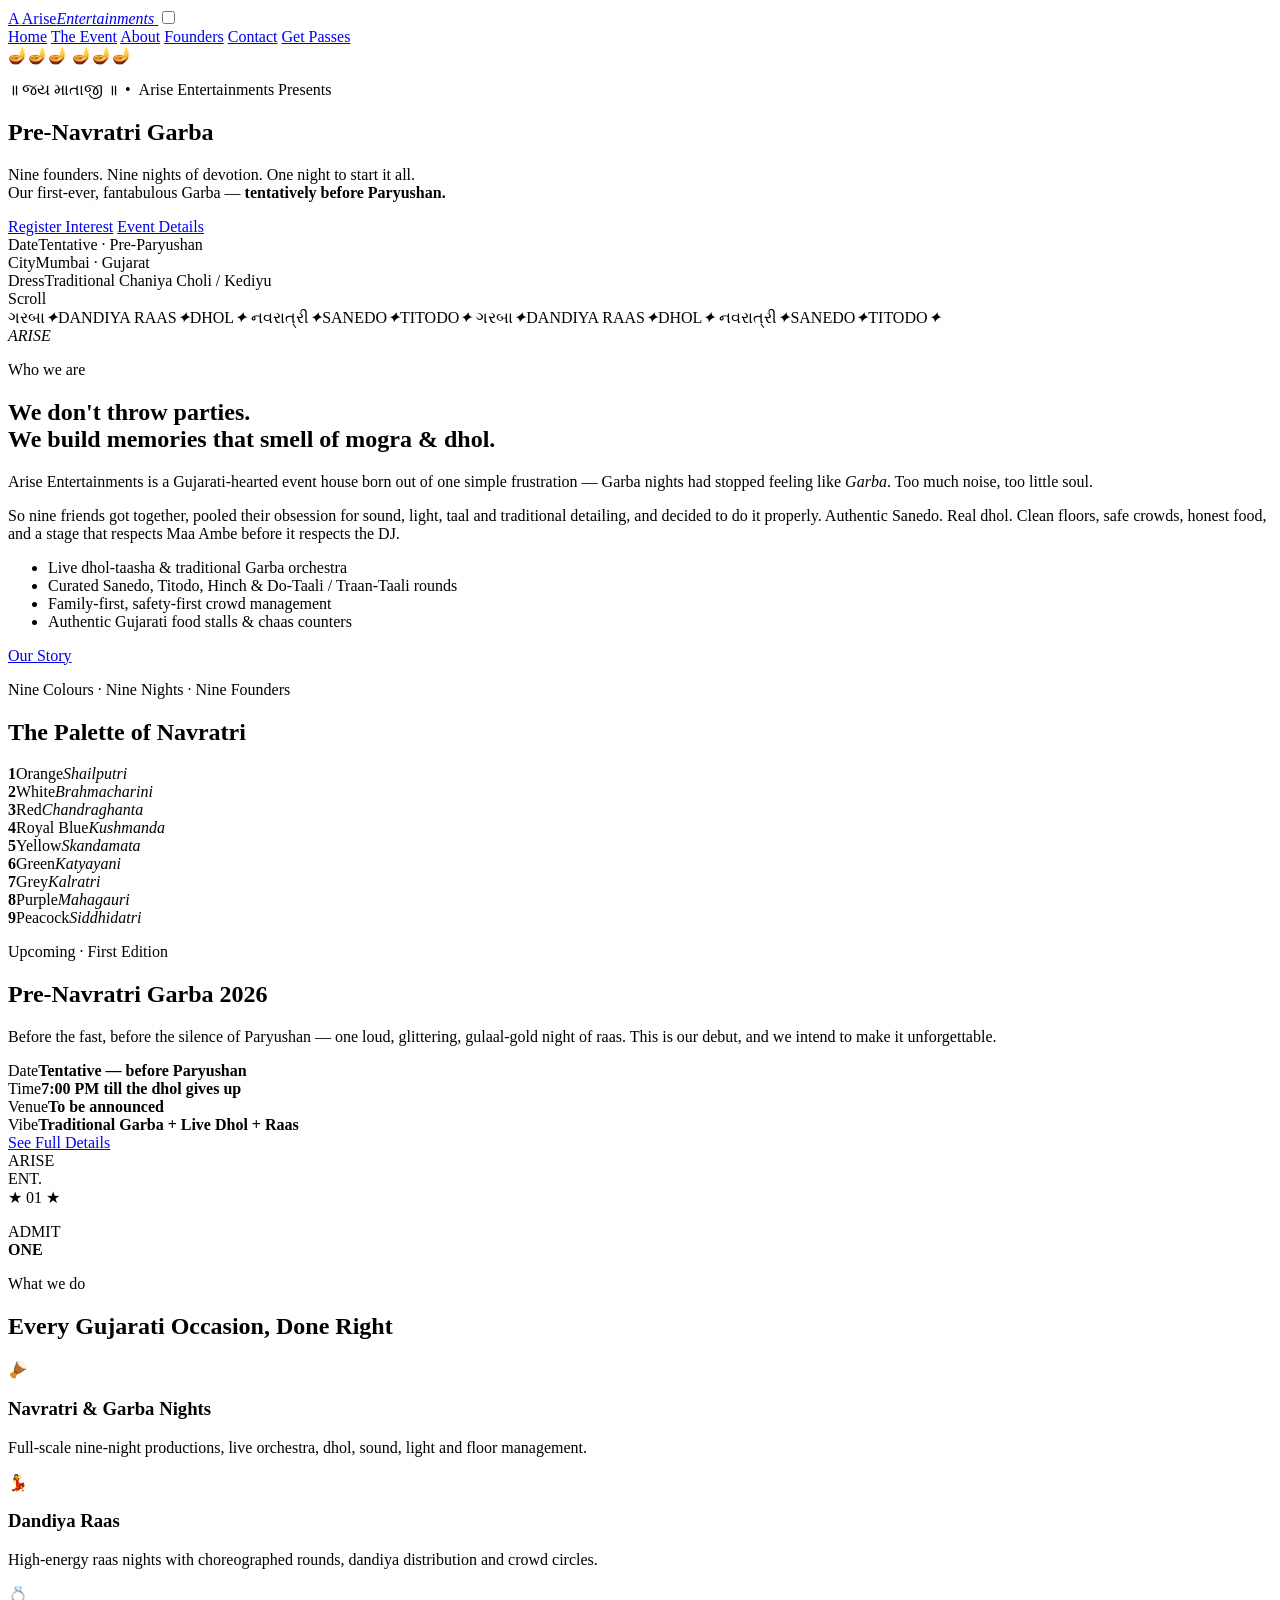
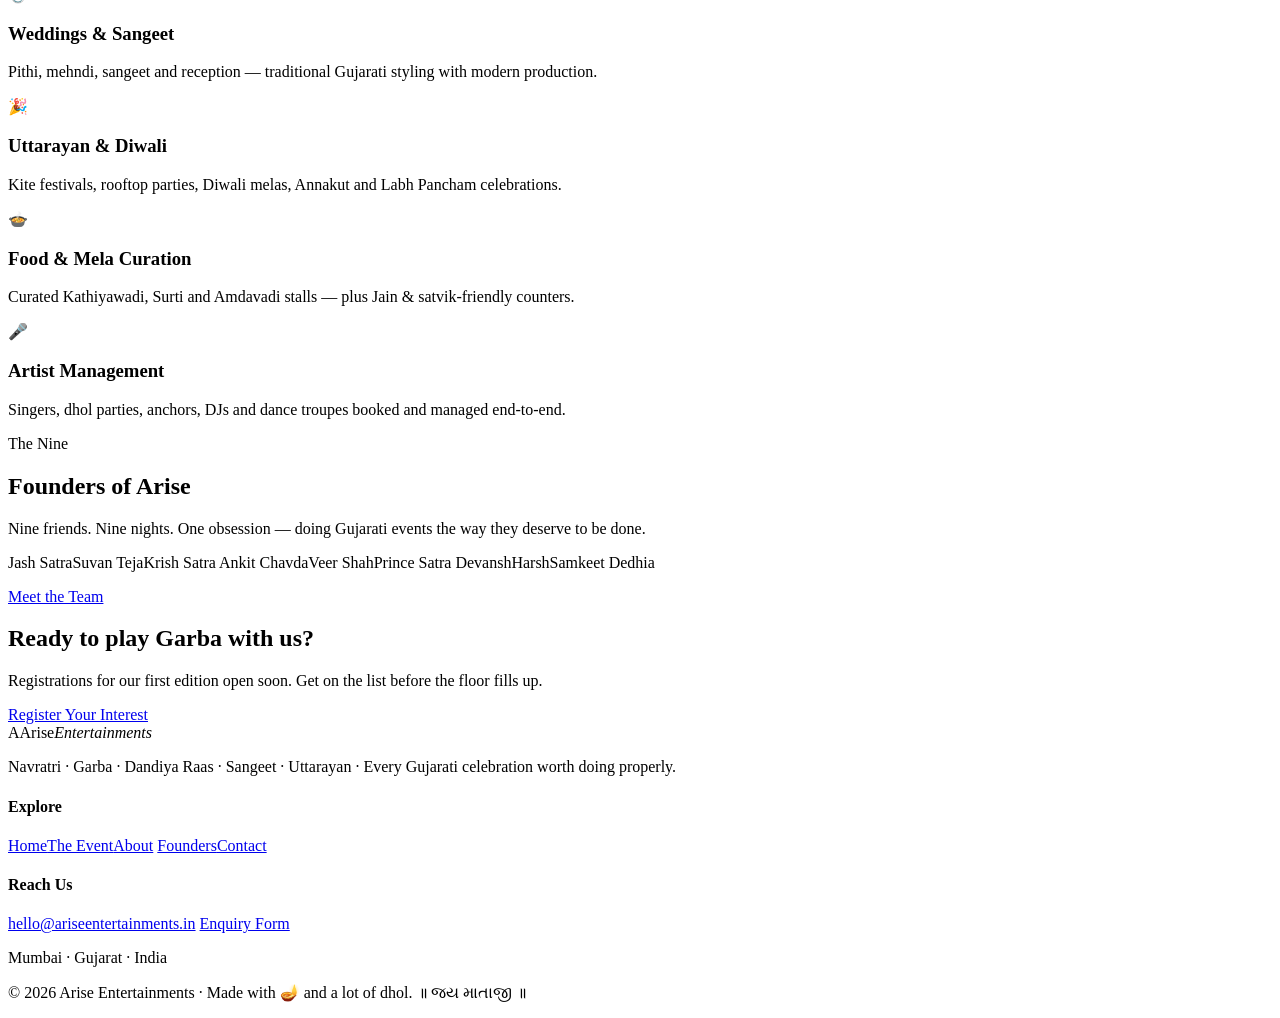
==== index.html @ 301fd866 "feat: Arise Entertainments site — home page + full stylesheet (pure HTML/CSS)" ====
<!DOCTYPE html>
<html lang="en">
<head>
<meta charset="UTF-8">
<meta name="viewport" content="width=device-width, initial-scale=1.0">
<title>Arise Entertainments — Navratri &amp; Gujarati Events</title>
<meta name="description" content="Arise Entertainments — Gujarat's new-age event house for Navratri, Garba, Dandiya Raas and every Gujarati celebration. Presenting our first ever Pre-Navratri Garba.">
<link rel="preconnect" href="https://fonts.googleapis.com">
<link rel="preconnect" href="https://fonts.gstatic.com" crossorigin>
<link href="https://fonts.googleapis.com/css2?family=Cinzel:wght@600;800&family=Playfair+Display:ital,wght@0,700;1,600&family=Poppins:wght@300;400;500;600&family=Rozha+One&display=swap" rel="stylesheet">
<link rel="stylesheet" href="style.css">
<link rel="icon" href="data:image/svg+xml,<svg xmlns='http://www.w3.org/2000/svg' viewBox='0 0 100 100'><text y='.9em' font-size='90'>🪔</text></svg>">
</head>
<body>

<!-- ================= NAV ================= -->
<header class="nav">
  <a href="index.html" class="brand">
    <span class="brand-mark">A</span>
    <span class="brand-text">Arise<em>Entertainments</em></span>
  </a>
  <input type="checkbox" id="navtoggle" class="navtoggle">
  <label for="navtoggle" class="burger" aria-label="Menu"><span></span><span></span><span></span></label>
  <nav class="navlinks">
    <a href="index.html" class="active">Home</a>
    <a href="event.html">The Event</a>
    <a href="about.html">About</a>
    <a href="founders.html">Founders</a>
    <a href="contact.html">Contact</a>
    <a href="event.html#passes" class="btn-nav">Get Passes</a>
  </nav>
</header>

<!-- ================= HERO ================= -->
<section class="hero">
  <div class="hero-bg"></div>
  <div class="diyas">
    <span class="diya d1">🪔</span><span class="diya d2">🪔</span><span class="diya d3">🪔</span>
    <span class="diya d4">🪔</span><span class="diya d5">🪔</span><span class="diya d6">🪔</span>
  </div>
  <div class="toran">
    <span></span><span></span><span></span><span></span><span></span><span></span><span></span>
    <span></span><span></span><span></span><span></span><span></span><span></span><span></span>
    <span></span><span></span><span></span><span></span><span></span><span></span><span></span>
  </div>

  <div class="hero-inner">
    <p class="kicker">॥ જય માતાજી ॥ &nbsp;•&nbsp; Arise Entertainments Presents</p>
    <h1 class="hero-title">
      <span class="line1">Pre-Navratri</span>
      <span class="line2">Garba</span>
    </h1>
    <p class="hero-sub">Nine founders. Nine nights of devotion. One night to start it all.<br>
      Our first-ever, fantabulous Garba — <strong>tentatively before Paryushan.</strong></p>
    <div class="hero-cta">
      <a href="event.html#passes" class="btn btn-gold">Register Interest</a>
      <a href="event.html" class="btn btn-ghost">Event Details</a>
    </div>
    <div class="hero-meta">
      <div><span class="hm-k">Date</span><span class="hm-v">Tentative · Pre-Paryushan</span></div>
      <div><span class="hm-k">City</span><span class="hm-v">Mumbai · Gujarat</span></div>
      <div><span class="hm-k">Dress</span><span class="hm-v">Traditional Chaniya Choli / Kediyu</span></div>
    </div>
  </div>
  <div class="scroll-hint"><span></span>Scroll</div>
</section>

<!-- ============ MARQUEE ============ -->
<div class="marquee">
  <div class="marquee-track">
    <span>ગરબા</span><i>✦</i><span>DANDIYA RAAS</span><i>✦</i><span>DHOL</span><i>✦</i>
    <span>નવરાત્રી</span><i>✦</i><span>SANEDO</span><i>✦</i><span>TITODO</span><i>✦</i>
    <span>ગરબા</span><i>✦</i><span>DANDIYA RAAS</span><i>✦</i><span>DHOL</span><i>✦</i>
    <span>નવરાત્રી</span><i>✦</i><span>SANEDO</span><i>✦</i><span>TITODO</span><i>✦</i>
  </div>
</div>

<!-- ============ INTRO ============ -->
<section class="section intro">
  <div class="wrap grid-2">
    <div class="mandala-holder">
      <div class="mandala">
        <span></span><span></span><span></span><span></span>
        <span></span><span></span><span></span><span></span>
        <em>ARISE</em>
      </div>
    </div>
    <div>
      <p class="eyebrow">Who we are</p>
      <h2 class="h2">We don't throw parties.<br><span class="gold">We build memories that smell of mogra &amp; dhol.</span></h2>
      <p class="lead">Arise Entertainments is a Gujarati-hearted event house born out of one simple frustration — Garba nights had stopped feeling like <em>Garba</em>. Too much noise, too little soul.</p>
      <p>So nine friends got together, pooled their obsession for sound, light, taal and traditional detailing, and decided to do it properly. Authentic Sanedo. Real dhol. Clean floors, safe crowds, honest food, and a stage that respects Maa Ambe before it respects the DJ.</p>
      <ul class="ticks">
        <li>Live dhol-taasha &amp; traditional Garba orchestra</li>
        <li>Curated Sanedo, Titodo, Hinch &amp; Do-Taali / Traan-Taali rounds</li>
        <li>Family-first, safety-first crowd management</li>
        <li>Authentic Gujarati food stalls &amp; chaas counters</li>
      </ul>
      <a href="about.html" class="btn btn-outline">Our Story</a>
    </div>
  </div>
</section>

<!-- ============ NINE NIGHTS COLOR STRIP ============ -->
<section class="section nights">
  <div class="wrap">
    <p class="eyebrow center">Nine Colours · Nine Nights · Nine Founders</p>
    <h2 class="h2 center">The Palette of <span class="gold">Navratri</span></h2>
    <div class="nine">
      <div class="n" style="--c:#ff9f1c"><b>1</b><span>Orange</span><em>Shailputri</em></div>
      <div class="n" style="--c:#ffffff"><b>2</b><span>White</span><em>Brahmacharini</em></div>
      <div class="n" style="--c:#e63946"><b>3</b><span>Red</span><em>Chandraghanta</em></div>
      <div class="n" style="--c:#3a86ff"><b>4</b><span>Royal Blue</span><em>Kushmanda</em></div>
      <div class="n" style="--c:#ffd60a"><b>5</b><span>Yellow</span><em>Skandamata</em></div>
      <div class="n" style="--c:#2a9d8f"><b>6</b><span>Green</span><em>Katyayani</em></div>
      <div class="n" style="--c:#8d99ae"><b>7</b><span>Grey</span><em>Kalratri</em></div>
      <div class="n" style="--c:#b5179e"><b>8</b><span>Purple</span><em>Mahagauri</em></div>
      <div class="n" style="--c:#06d6a0"><b>9</b><span>Peacock</span><em>Siddhidatri</em></div>
    </div>
  </div>
</section>

<!-- ============ EVENT TEASER ============ -->
<section class="section teaser">
  <div class="wrap">
    <div class="ticket">
      <div class="ticket-left">
        <p class="eyebrow">Upcoming · First Edition</p>
        <h2 class="h2">Pre-Navratri Garba <span class="gold">2026</span></h2>
        <p>Before the fast, before the silence of Paryushan — one loud, glittering, gulaal-gold night of raas. This is our debut, and we intend to make it unforgettable.</p>
        <div class="tick-rows">
          <div><span>Date</span><b>Tentative — before Paryushan</b></div>
          <div><span>Time</span><b>7:00 PM till the dhol gives up</b></div>
          <div><span>Venue</span><b>To be announced</b></div>
          <div><span>Vibe</span><b>Traditional Garba + Live Dhol + Raas</b></div>
        </div>
        <a href="event.html" class="btn btn-gold">See Full Details</a>
      </div>
      <div class="ticket-rip"></div>
      <div class="ticket-right">
        <div class="stamp">
          <span class="stamp-in">ARISE<br>ENT.<br>★ 01 ★</span>
        </div>
        <p class="tr-note">ADMIT<br><b>ONE</b></p>
        <div class="barcode"><i></i><i></i><i></i><i></i><i></i><i></i><i></i><i></i><i></i><i></i><i></i><i></i><i></i><i></i></div>
      </div>
    </div>
  </div>
</section>

<!-- ============ SERVICES ============ -->
<section class="section services">
  <div class="wrap">
    <p class="eyebrow center">What we do</p>
    <h2 class="h2 center">Every Gujarati Occasion, <span class="gold">Done Right</span></h2>
    <div class="cards">
      <div class="card"><div class="ci">🪘</div><h3>Navratri &amp; Garba Nights</h3><p>Full-scale nine-night productions, live orchestra, dhol, sound, light and floor management.</p></div>
      <div class="card"><div class="ci">💃</div><h3>Dandiya Raas</h3><p>High-energy raas nights with choreographed rounds, dandiya distribution and crowd circles.</p></div>
      <div class="card"><div class="ci">💍</div><h3>Weddings &amp; Sangeet</h3><p>Pithi, mehndi, sangeet and reception — traditional Gujarati styling with modern production.</p></div>
      <div class="card"><div class="ci">🎉</div><h3>Uttarayan &amp; Diwali</h3><p>Kite festivals, rooftop parties, Diwali melas, Annakut and Labh Pancham celebrations.</p></div>
      <div class="card"><div class="ci">🍲</div><h3>Food &amp; Mela Curation</h3><p>Curated Kathiyawadi, Surti and Amdavadi stalls — plus Jain &amp; satvik-friendly counters.</p></div>
      <div class="card"><div class="ci">🎤</div><h3>Artist Management</h3><p>Singers, dhol parties, anchors, DJs and dance troupes booked and managed end-to-end.</p></div>
    </div>
  </div>
</section>

<!-- ============ FOUNDERS STRIP ============ -->
<section class="section founders-strip">
  <div class="wrap">
    <p class="eyebrow center">The Nine</p>
    <h2 class="h2 center">Founders of <span class="gold">Arise</span></h2>
    <p class="center lead narrow">Nine friends. Nine nights. One obsession — doing Gujarati events the way they deserve to be done.</p>
    <div class="fnames">
      <span>Jash Satra</span><span>Suvan Teja</span><span>Krish Satra</span>
      <span>Ankit Chavda</span><span>Veer Shah</span><span>Prince Satra</span>
      <span>Devansh</span><span>Harsh</span><span>Samkeet Dedhia</span>
    </div>
    <p class="center"><a href="founders.html" class="btn btn-outline">Meet the Team</a></p>
  </div>
</section>

<!-- ============ CTA ============ -->
<section class="cta">
  <div class="wrap center">
    <h2 class="h2">Ready to play <span class="gold">Garba</span> with us?</h2>
    <p class="lead">Registrations for our first edition open soon. Get on the list before the floor fills up.</p>
    <a href="contact.html" class="btn btn-gold big">Register Your Interest</a>
  </div>
</section>

<footer class="footer">
  <div class="wrap foot-grid">
    <div>
      <div class="brand foot-brand"><span class="brand-mark">A</span><span class="brand-text">Arise<em>Entertainments</em></span></div>
      <p class="fsmall">Navratri · Garba · Dandiya Raas · Sangeet · Uttarayan · Every Gujarati celebration worth doing properly.</p>
    </div>
    <div>
      <h4>Explore</h4>
      <a href="index.html">Home</a><a href="event.html">The Event</a><a href="about.html">About</a>
      <a href="founders.html">Founders</a><a href="contact.html">Contact</a>
    </div>
    <div>
      <h4>Reach Us</h4>
      <a href="mailto:hello@ariseentertainments.in">hello@ariseentertainments.in</a>
      <a href="contact.html">Enquiry Form</a>
      <p class="fsmall">Mumbai · Gujarat · India</p>
    </div>
  </div>
  <p class="copy">© 2026 Arise Entertainments · Made with 🪔 and a lot of dhol. ॥ જય માતાજી ॥</p>
</footer>

</body>
</html>
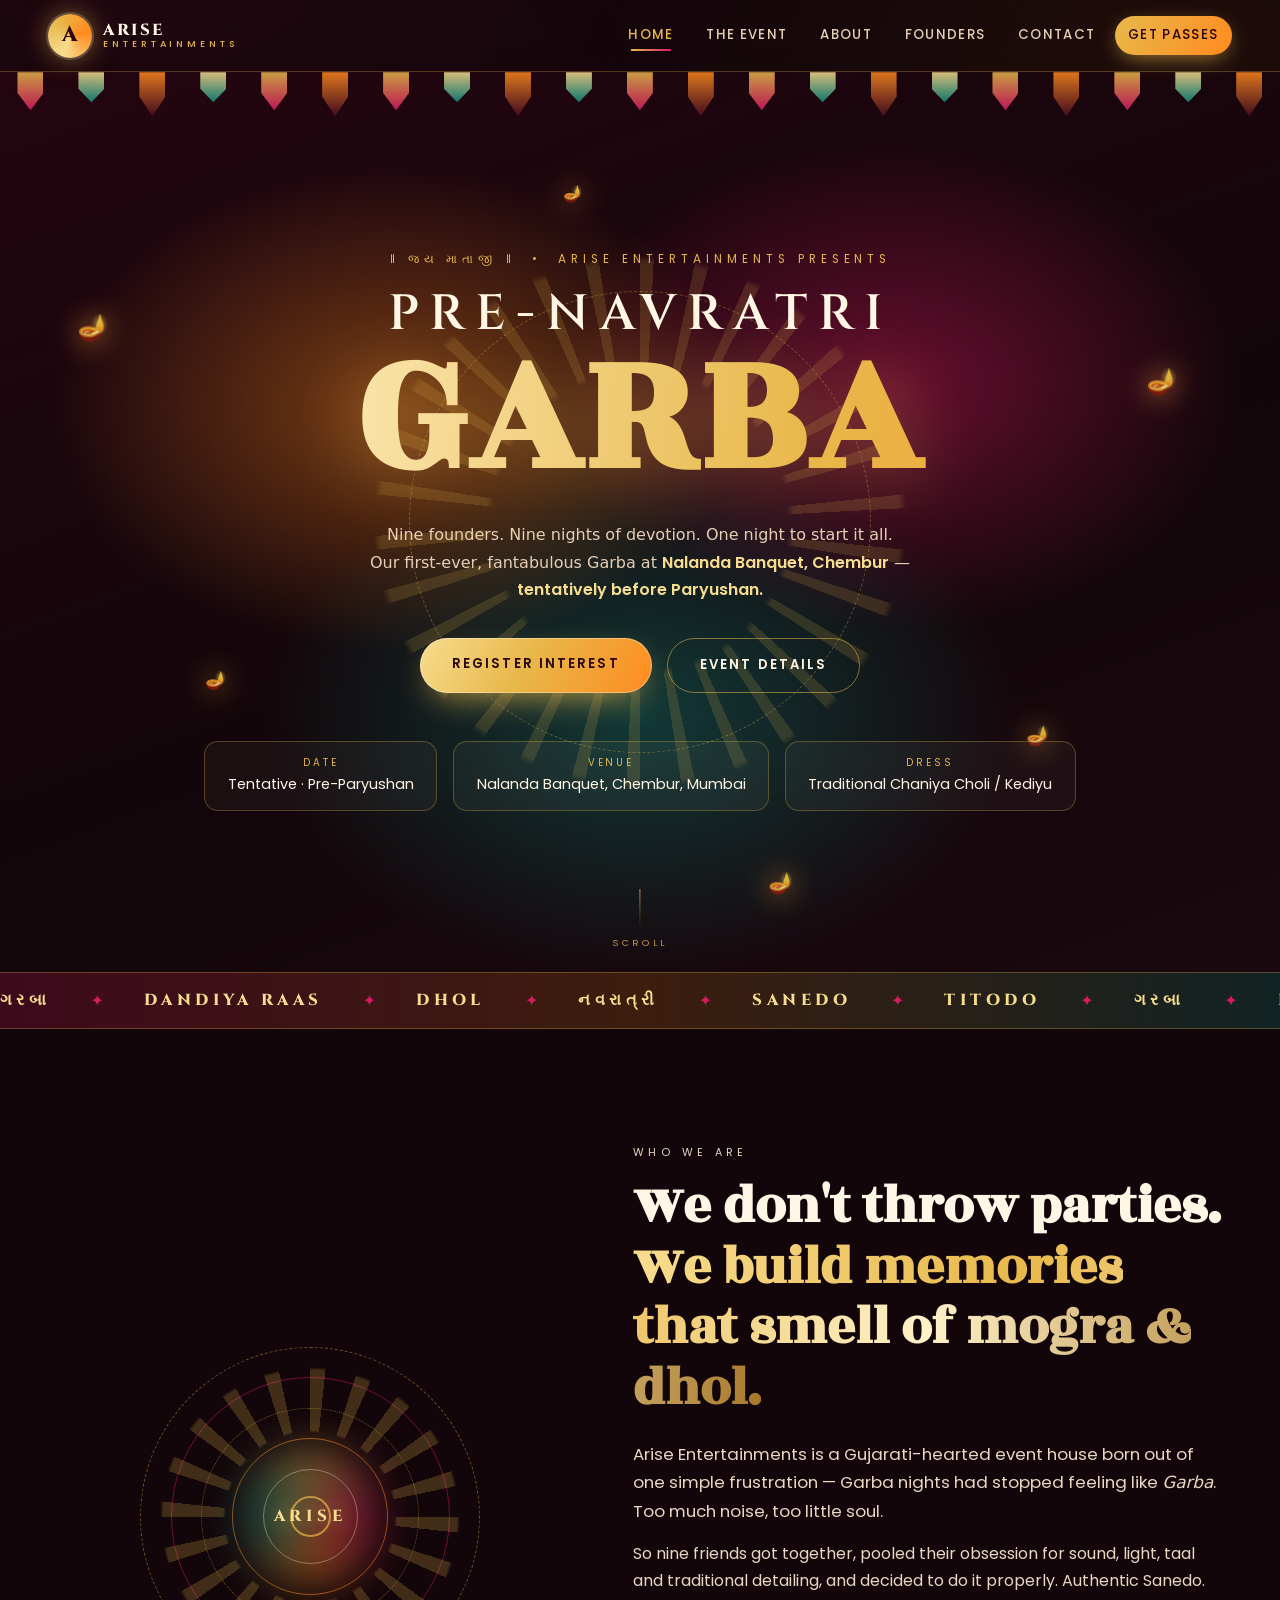
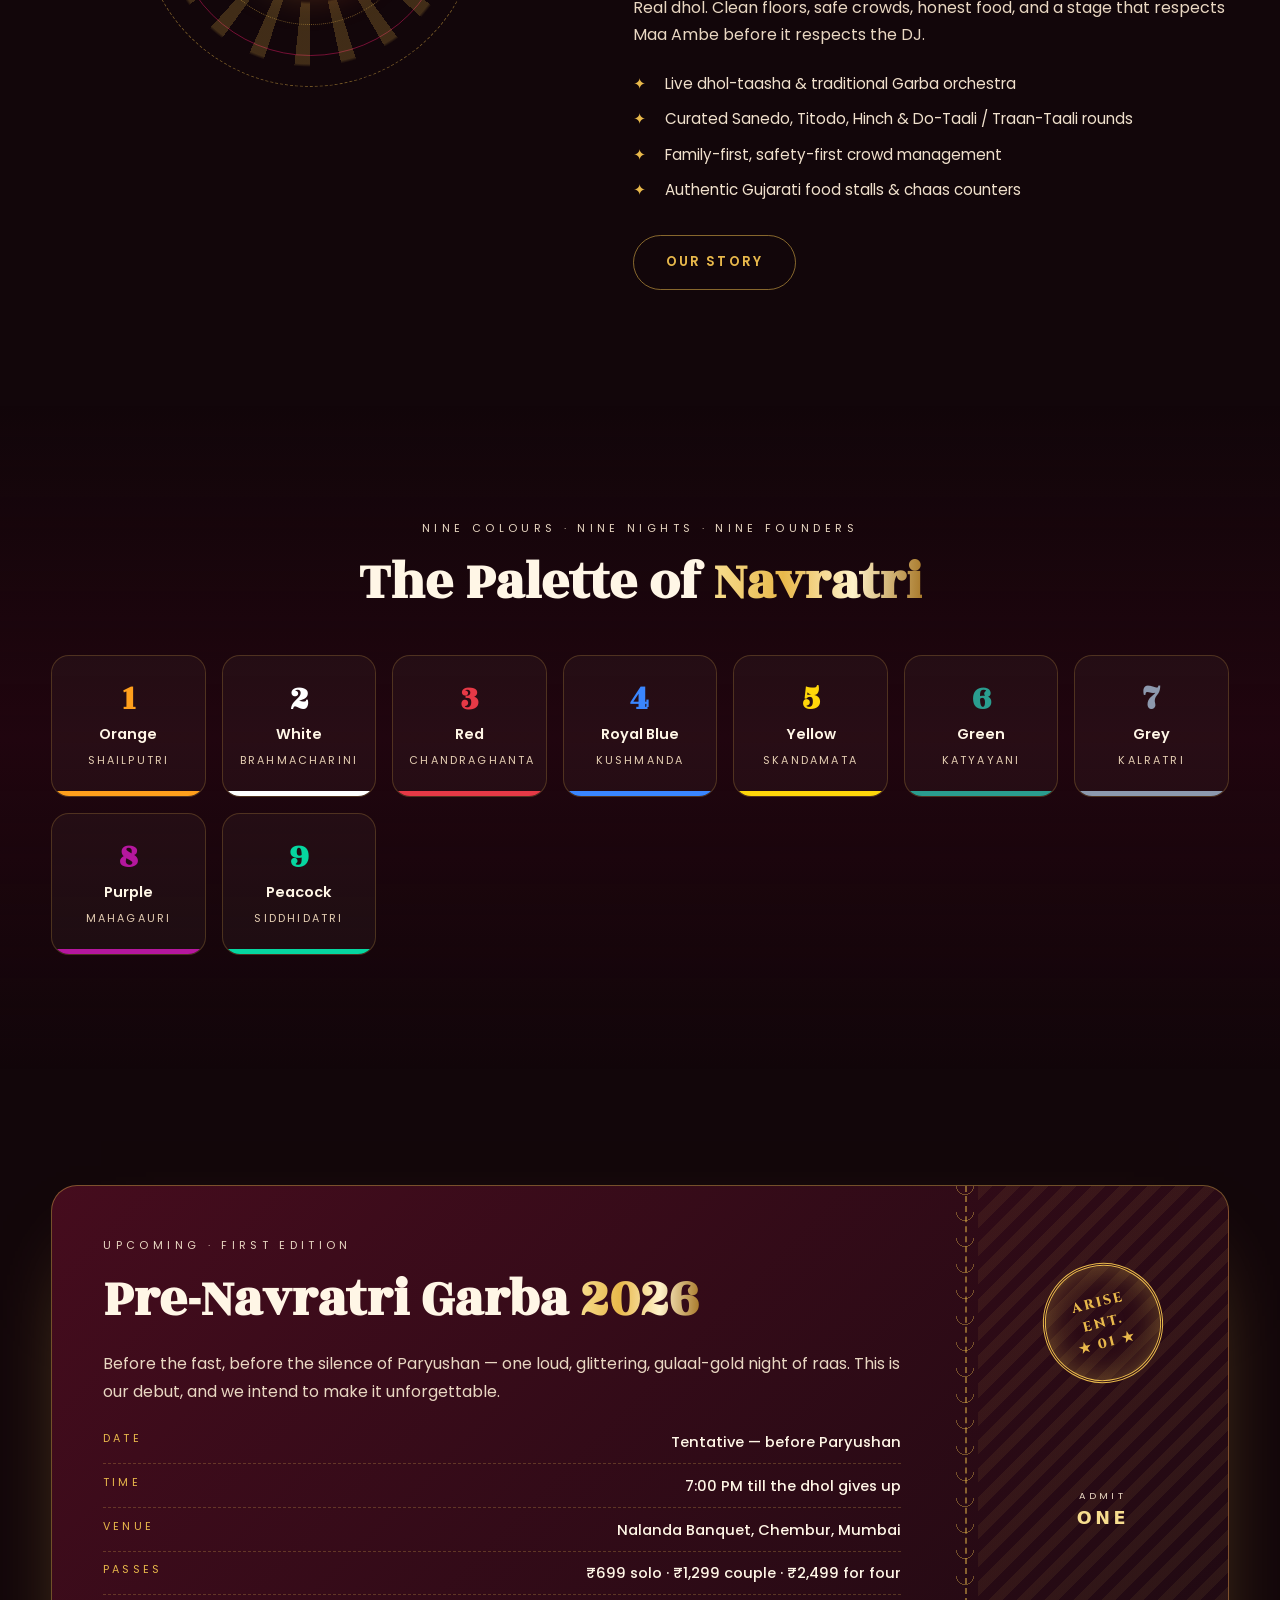
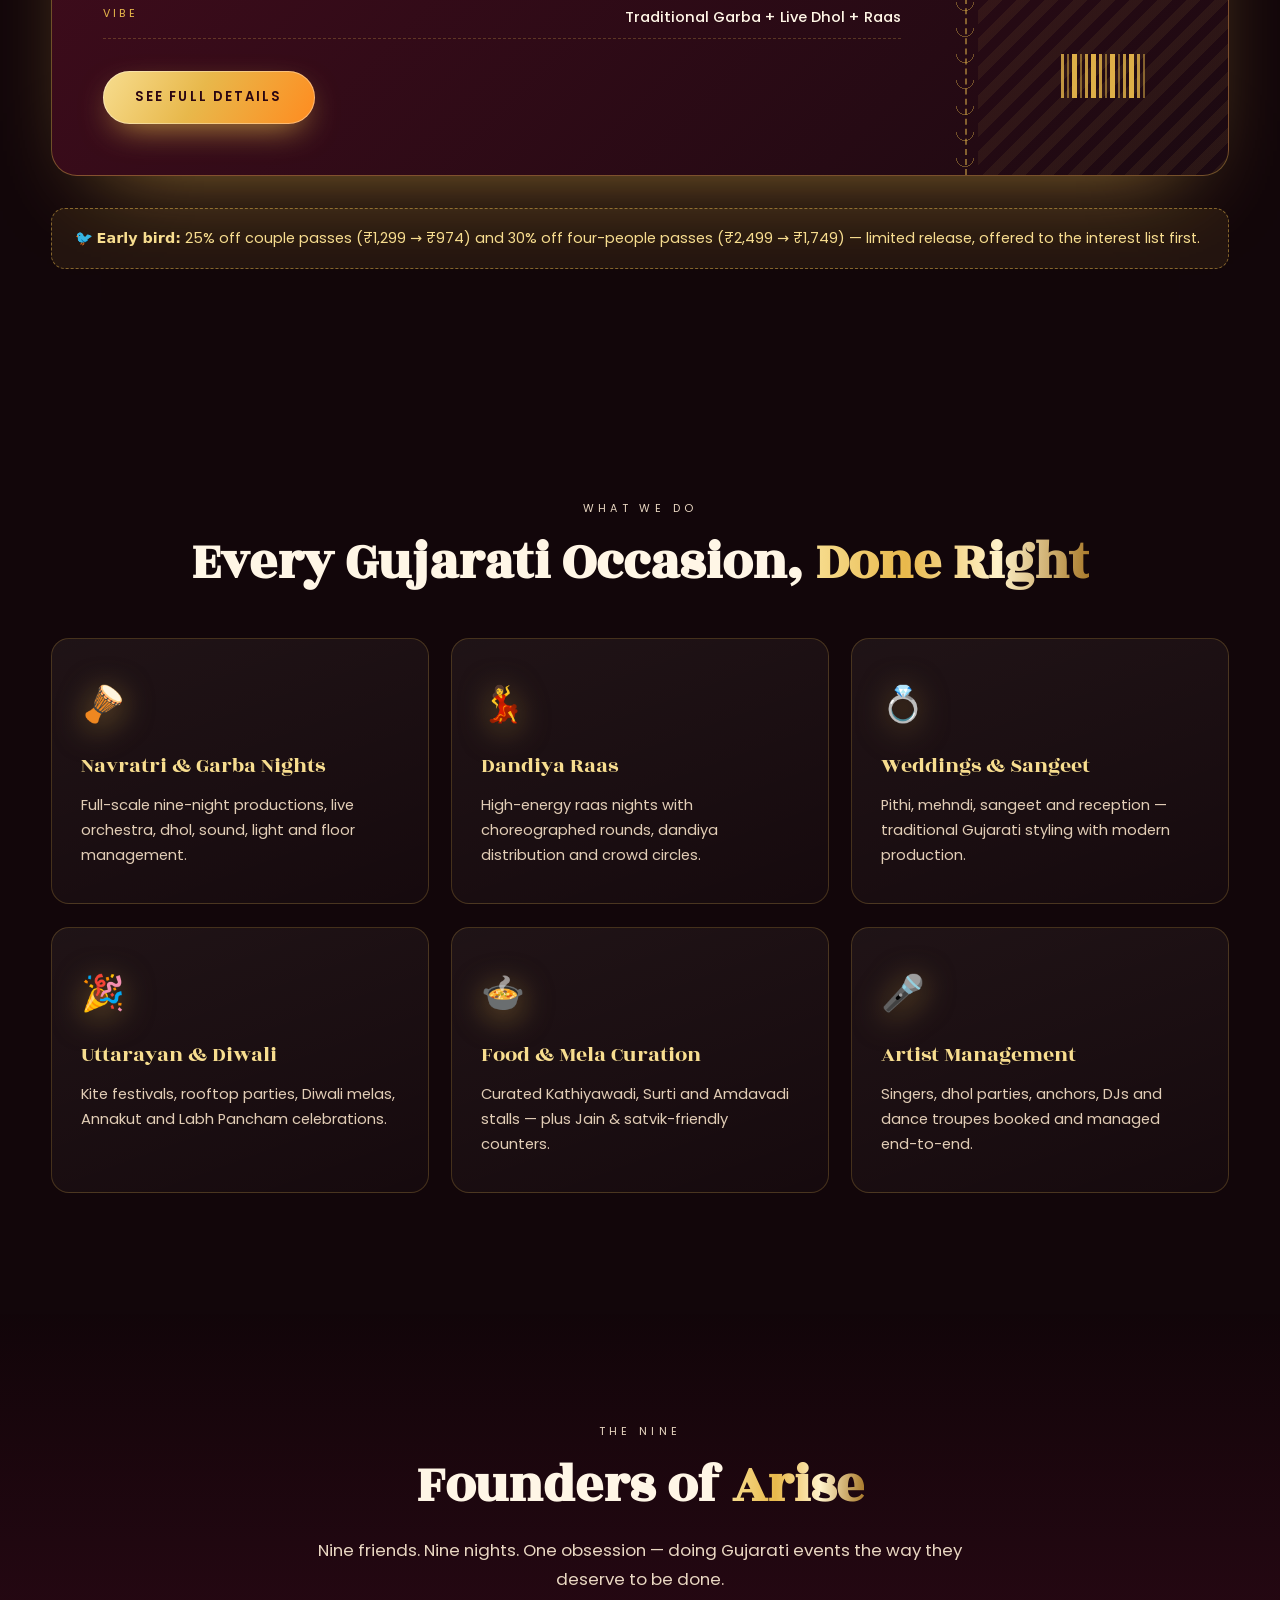
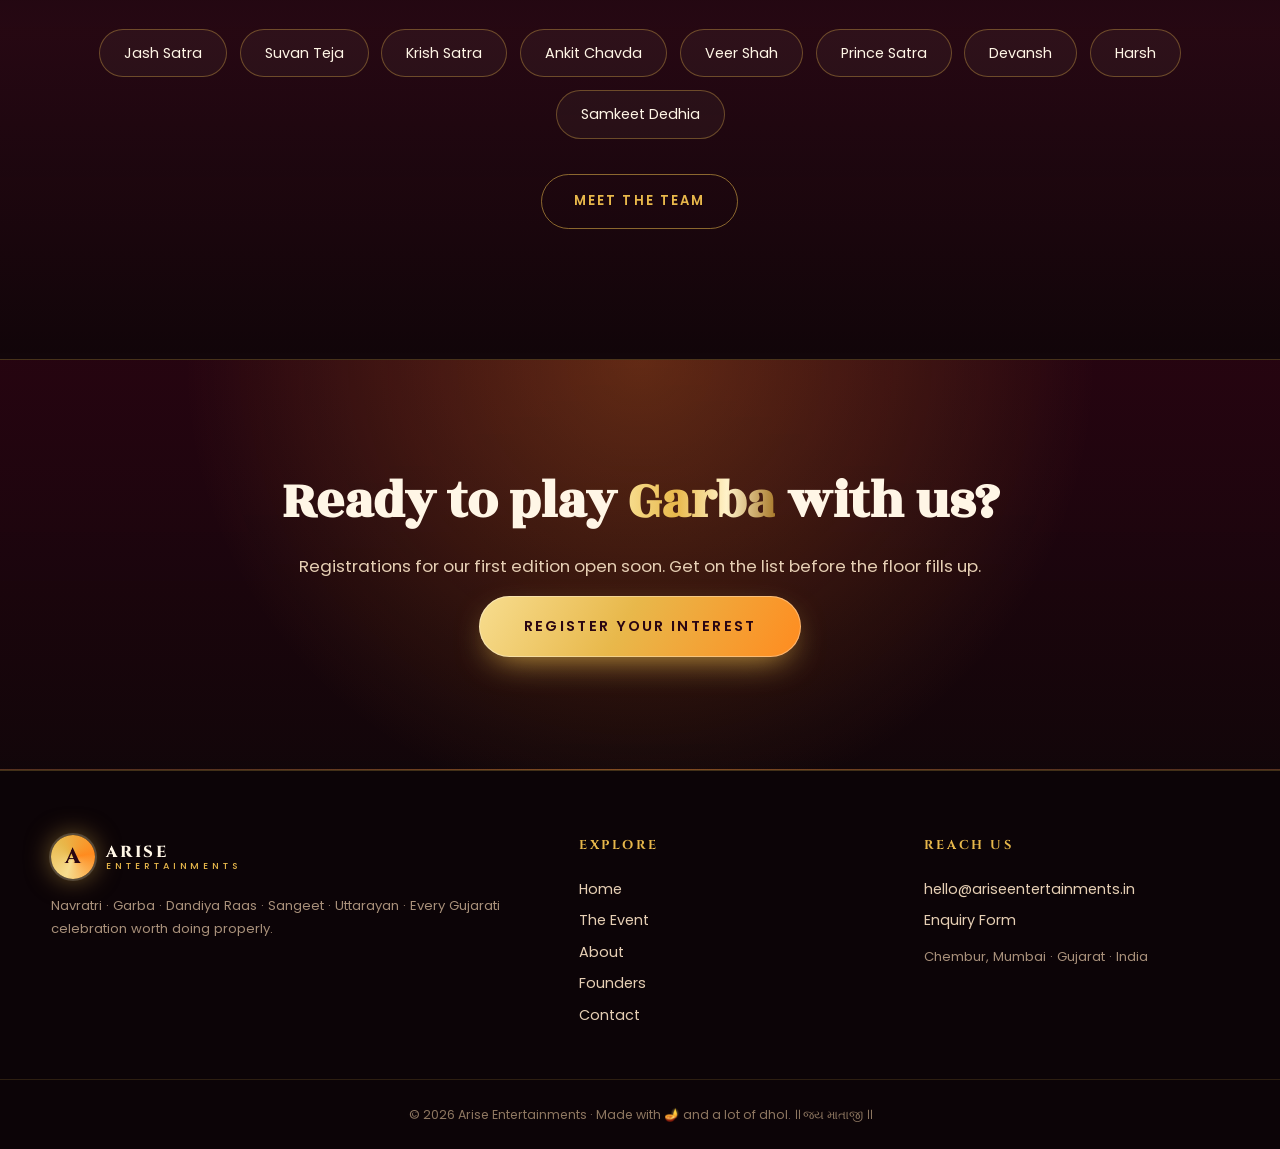
==== commit 3328439d: "Add confirmed venue and pricing highlights to home page" ====
--- a/index.html
+++ b/index.html
@@ -4,7 +4,7 @@
 <meta charset="UTF-8">
 <meta name="viewport" content="width=device-width, initial-scale=1.0">
 <title>Arise Entertainments — Navratri &amp; Gujarati Events</title>
-<meta name="description" content="Arise Entertainments — Gujarat's new-age event house for Navratri, Garba, Dandiya Raas and every Gujarati celebration. Presenting our first ever Pre-Navratri Garba.">
+<meta name="description" content="Arise Entertainments — Gujarat's new-age event house for Navratri, Garba, Dandiya Raas and every Gujarati celebration. Presenting our first ever Pre-Navratri Garba at Nalanda Banquet, Chembur, Mumbai.">
 <link rel="preconnect" href="https://fonts.googleapis.com">
 <link rel="preconnect" href="https://fonts.gstatic.com" crossorigin>
 <link href="https://fonts.googleapis.com/css2?family=Cinzel:wght@600;800&family=Playfair+Display:ital,wght@0,700;1,600&family=Poppins:wght@300;400;500;600&family=Rozha+One&display=swap" rel="stylesheet">
@@ -51,14 +51,14 @@
       <span class="line2">Garba</span>
     </h1>
     <p class="hero-sub">Nine founders. Nine nights of devotion. One night to start it all.<br>
-      Our first-ever, fantabulous Garba — <strong>tentatively before Paryushan.</strong></p>
+      Our first-ever, fantabulous Garba at <strong>Nalanda Banquet, Chembur</strong> — <strong>tentatively before Paryushan.</strong></p>
     <div class="hero-cta">
       <a href="event.html#passes" class="btn btn-gold">Register Interest</a>
       <a href="event.html" class="btn btn-ghost">Event Details</a>
     </div>
     <div class="hero-meta">
       <div><span class="hm-k">Date</span><span class="hm-v">Tentative · Pre-Paryushan</span></div>
-      <div><span class="hm-k">City</span><span class="hm-v">Mumbai · Gujarat</span></div>
+      <div><span class="hm-k">Venue</span><span class="hm-v">Nalanda Banquet, Chembur, Mumbai</span></div>
       <div><span class="hm-k">Dress</span><span class="hm-v">Traditional Chaniya Choli / Kediyu</span></div>
     </div>
   </div>
@@ -131,7 +131,8 @@
         <div class="tick-rows">
           <div><span>Date</span><b>Tentative — before Paryushan</b></div>
           <div><span>Time</span><b>7:00 PM till the dhol gives up</b></div>
-          <div><span>Venue</span><b>To be announced</b></div>
+          <div><span>Venue</span><b>Nalanda Banquet, Chembur, Mumbai</b></div>
+          <div><span>Passes</span><b>₹699 solo · ₹1,299 couple · ₹2,499 for four</b></div>
           <div><span>Vibe</span><b>Traditional Garba + Live Dhol + Raas</b></div>
         </div>
         <a href="event.html" class="btn btn-gold">See Full Details</a>
@@ -145,6 +146,7 @@
         <div class="barcode"><i></i><i></i><i></i><i></i><i></i><i></i><i></i><i></i><i></i><i></i><i></i><i></i><i></i><i></i></div>
       </div>
     </div>
+    <div class="notice">🐦 <strong>Early bird:</strong> 25% off couple passes (₹1,299 &rarr; ₹974) and 30% off four-people passes (₹2,499 &rarr; ₹1,749) — limited release, offered to the interest list first.</div>
   </div>
 </section>
 
@@ -203,7 +205,7 @@
       <h4>Reach Us</h4>
       <a href="mailto:hello@ariseentertainments.in">hello@ariseentertainments.in</a>
       <a href="contact.html">Enquiry Form</a>
-      <p class="fsmall">Mumbai · Gujarat · India</p>
+      <p class="fsmall">Chembur, Mumbai · Gujarat · India</p>
     </div>
   </div>
   <p class="copy">© 2026 Arise Entertainments · Made with 🪔 and a lot of dhol. ॥ જય માતાજી ॥</p>
--- a/style.css
+++ b/style.css
@@ -0,0 +1,603 @@
+/* =========================================================
+   ARISE ENTERTAINMENTS — Navratri / Gujarati Event House
+   Pure HTML + CSS. No JavaScript. GitHub Pages ready.
+   ========================================================= */
+
+:root{
+  --ink:#12060a;
+  --ink2:#1d0a12;
+  --maroon:#4a0d20;
+  --deep:#2a0512;
+  --gold:#e8b84b;
+  --gold2:#f7dd8f;
+  --gold-dk:#a8792a;
+  --rani:#d81b60;
+  --saffron:#ff8b1f;
+  --teal:#0f8b7e;
+  --cream:#fff6e6;
+  --muted:#e6cfb4;
+  --radius:18px;
+  --maxw:1180px;
+  --ff-head:'Rozha One', 'Playfair Display', serif;
+  --ff-disp:'Cinzel', serif;
+  --ff-body:'Poppins', system-ui, sans-serif;
+}
+
+*{margin:0;padding:0;box-sizing:border-box}
+html{scroll-behavior:smooth}
+body{
+  font-family:var(--ff-body);
+  color:var(--cream);
+  background:var(--ink);
+  overflow-x:hidden;
+  line-height:1.7;
+  -webkit-font-smoothing:antialiased;
+}
+img{max-width:100%;display:block}
+a{color:inherit;text-decoration:none}
+.wrap{width:min(var(--maxw),92%);margin-inline:auto}
+.center{text-align:center}
+.narrow{max-width:680px;margin-inline:auto}
+.gold{
+  background:linear-gradient(92deg,var(--gold2),var(--gold),#fff2c9,var(--gold-dk));
+  -webkit-background-clip:text;background-clip:text;color:transparent;
+}
+
+/* ---------- ambient body texture ---------- */
+body::before{
+  content:"";position:fixed;inset:0;pointer-events:none;z-index:0;
+  background:
+    radial-gradient(1000px 600px at 12% -5%, rgba(216,27,96,.28), transparent 60%),
+    radial-gradient(900px 600px at 92% 8%, rgba(255,139,31,.20), transparent 62%),
+    radial-gradient(1000px 800px at 50% 110%, rgba(15,139,126,.22), transparent 60%);
+}
+body::after{
+  content:"";position:fixed;inset:0;pointer-events:none;z-index:0;opacity:.05;
+  background-image:
+    repeating-linear-gradient(45deg,transparent 0 14px,rgba(232,184,75,.7) 14px 15px),
+    repeating-linear-gradient(-45deg,transparent 0 14px,rgba(232,184,75,.7) 14px 15px);
+}
+header,section,footer,.marquee{position:relative;z-index:2}
+
+/* =================== NAV =================== */
+.nav{
+  position:sticky;top:0;z-index:60;
+  display:flex;align-items:center;justify-content:space-between;
+  gap:1rem;padding:.85rem clamp(1rem,4vw,3rem);
+  background:rgba(18,6,10,.72);
+  backdrop-filter:blur(14px);
+  border-bottom:1px solid rgba(232,184,75,.28);
+}
+.brand{display:flex;align-items:center;gap:.7rem}
+.brand-mark{
+  width:44px;height:44px;flex:none;display:grid;place-items:center;
+  font-family:var(--ff-disp);font-weight:800;font-size:1.35rem;color:#2a0512;
+  background:conic-gradient(from 200deg,var(--gold2),var(--gold),var(--saffron),var(--gold2));
+  border-radius:50%;
+  box-shadow:0 0 0 2px rgba(255,246,230,.18), 0 0 26px rgba(232,184,75,.5);
+  animation:spinglow 9s linear infinite;
+}
+@keyframes spinglow{to{filter:hue-rotate(20deg)}}
+.brand-text{font-family:var(--ff-disp);font-weight:800;letter-spacing:.16em;font-size:1rem;line-height:1.1;text-transform:uppercase}
+.brand-text em{display:block;font-style:normal;font-family:var(--ff-body);font-size:.58rem;letter-spacing:.42em;color:var(--gold);font-weight:500}
+
+.navtoggle{display:none}
+.burger{display:none;cursor:pointer;padding:.5rem;flex-direction:column;gap:5px}
+.burger span{width:26px;height:2px;background:var(--gold);display:block;transition:.3s}
+
+.navlinks{display:flex;align-items:center;gap:.35rem}
+.navlinks a{
+  padding:.5rem .85rem;font-size:.83rem;letter-spacing:.1em;text-transform:uppercase;
+  font-weight:500;color:var(--muted);border-radius:999px;position:relative;transition:.25s;
+}
+.navlinks a::after{
+  content:"";position:absolute;left:50%;bottom:.25rem;width:0;height:2px;
+  background:linear-gradient(90deg,var(--gold),var(--rani));transition:.3s;transform:translateX(-50%);
+}
+.navlinks a:hover{color:#fff}
+.navlinks a:hover::after,.navlinks a.active::after{width:55%}
+.navlinks a.active{color:var(--gold)}
+.btn-nav{
+  background:linear-gradient(120deg,var(--gold),var(--saffron));
+  color:#2a0512 !important;font-weight:600;
+  box-shadow:0 6px 22px -6px rgba(232,184,75,.75);
+}
+.btn-nav::after{display:none !important}
+.btn-nav:hover{transform:translateY(-2px)}
+
+/* =================== BUTTONS =================== */
+.btn{
+  display:inline-block;padding:.95rem 2rem;border-radius:999px;
+  font-size:.82rem;letter-spacing:.16em;text-transform:uppercase;font-weight:600;
+  transition:.3s cubic-bezier(.2,.7,.3,1);will-change:transform;
+}
+.btn.big{padding:1.15rem 2.8rem;font-size:.9rem}
+.btn-gold{
+  color:#2a0512;
+  background:linear-gradient(120deg,var(--gold2),var(--gold) 45%,var(--saffron));
+  box-shadow:0 12px 34px -12px rgba(232,184,75,.9),inset 0 0 0 1px rgba(255,255,255,.35);
+}
+.btn-gold:hover{transform:translateY(-3px) scale(1.02);box-shadow:0 18px 44px -12px rgba(255,139,31,.95)}
+.btn-ghost{color:var(--cream);border:1px solid rgba(232,184,75,.55);backdrop-filter:blur(6px)}
+.btn-ghost:hover{background:rgba(232,184,75,.14);transform:translateY(-3px)}
+.btn-outline{color:var(--gold);border:1px solid rgba(232,184,75,.55)}
+.btn-outline:hover{background:var(--gold);color:#2a0512;transform:translateY(-3px)}
+
+/* =================== HERO =================== */
+.hero{
+  min-height:100svh;display:grid;place-items:center;text-align:center;
+  padding:5rem 1rem 4rem;overflow:hidden;isolation:isolate;
+}
+.hero-bg{
+  position:absolute;inset:-20%;z-index:-2;
+  background:
+    radial-gradient(closest-side,rgba(255,139,31,.42),transparent 70%) 20% 30%/55% 55% no-repeat,
+    radial-gradient(closest-side,rgba(216,27,96,.42),transparent 70%) 82% 26%/55% 55% no-repeat,
+    radial-gradient(closest-side,rgba(15,139,126,.38),transparent 70%) 50% 88%/60% 60% no-repeat,
+    linear-gradient(160deg,#2a0512,#12060a 55%,#1d0a12);
+  animation:drift 18s ease-in-out infinite alternate;
+}
+@keyframes drift{
+  0%{transform:scale(1) translate3d(0,0,0)}
+  100%{transform:scale(1.12) translate3d(-2%,2%,0)}
+}
+/* rotating chakra behind title */
+.hero::before{
+  content:"";position:absolute;inset:0;margin:auto;z-index:-1;
+  width:min(78vmin,720px);height:min(78vmin,720px);border-radius:50%;
+  background:
+    repeating-conic-gradient(from 0deg,
+      rgba(232,184,75,.16) 0deg 3deg, transparent 3deg 12deg);
+  -webkit-mask:radial-gradient(closest-side,transparent 42%,#000 44%,#000 74%,transparent 76%);
+          mask:radial-gradient(closest-side,transparent 42%,#000 44%,#000 74%,transparent 76%);
+  animation:rot 60s linear infinite;
+}
+.hero::after{
+  content:"";position:absolute;inset:0;margin:auto;z-index:-1;
+  width:min(52vmin,460px);height:min(52vmin,460px);border-radius:50%;
+  border:1px dashed rgba(232,184,75,.35);
+  animation:rot 32s linear infinite reverse;
+}
+@keyframes rot{to{transform:rotate(360deg)}}
+
+/* toran (hanging festoon) */
+.toran{position:absolute;top:0;left:0;right:0;height:70px;display:flex;justify-content:space-around;z-index:1;pointer-events:none}
+.toran span{
+  width:26px;height:38px;
+  background:linear-gradient(180deg,var(--gold),var(--rani));
+  clip-path:polygon(0 0,100% 0,100% 55%,50% 100%,0 55%);
+  transform-origin:top center;
+  animation:sway 3.6s ease-in-out infinite;
+  opacity:.85;
+}
+.toran span:nth-child(even){background:linear-gradient(180deg,var(--gold2),var(--teal));height:30px;animation-duration:4.4s}
+.toran span:nth-child(3n){background:linear-gradient(180deg,var(--saffron),var(--maroon));height:44px}
+.toran span:nth-child(1){animation-delay:-.2s}.toran span:nth-child(2){animation-delay:-.6s}
+.toran span:nth-child(3){animation-delay:-1s}.toran span:nth-child(4){animation-delay:-1.4s}
+.toran span:nth-child(5){animation-delay:-1.8s}.toran span:nth-child(6){animation-delay:-2.2s}
+.toran span:nth-child(7){animation-delay:-2.6s}.toran span:nth-child(8){animation-delay:-.9s}
+.toran span:nth-child(9){animation-delay:-1.3s}.toran span:nth-child(10){animation-delay:-1.7s}
+@keyframes sway{0%,100%{transform:rotate(-6deg)}50%{transform:rotate(6deg)}}
+
+/* floating diyas */
+.diyas{position:absolute;inset:0;pointer-events:none;z-index:1}
+.diya{position:absolute;font-size:1.6rem;filter:drop-shadow(0 0 14px rgba(255,168,60,.9));opacity:.85;animation:float 9s ease-in-out infinite}
+.d1{left:6%;top:26%;animation-delay:0s}
+.d2{left:16%;top:66%;animation-delay:-1.6s;font-size:1.1rem}
+.d3{right:8%;top:32%;animation-delay:-3s}
+.d4{right:18%;top:72%;animation-delay:-4.5s;font-size:1.2rem}
+.d5{left:44%;top:12%;animation-delay:-2.2s;font-size:1rem}
+.d6{right:38%;bottom:8%;animation-delay:-5.5s;font-size:1.3rem}
+@keyframes float{0%,100%{transform:translateY(0) rotate(-4deg);opacity:.6}50%{transform:translateY(-26px) rotate(4deg);opacity:1}}
+
+.hero-inner{max-width:900px;position:relative;z-index:3}
+.kicker{
+  font-size:.74rem;letter-spacing:.42em;text-transform:uppercase;color:var(--gold);
+  margin-bottom:1.4rem;animation:rise .9s .1s both;
+}
+.hero-title{font-family:var(--ff-head);line-height:.92;text-transform:uppercase}
+.hero-title .line1{
+  display:block;font-family:var(--ff-disp);font-weight:600;
+  font-size:clamp(1.5rem,5.2vw,3.1rem);letter-spacing:.22em;color:var(--cream);
+  animation:rise 1s .2s both;
+}
+.hero-title .line2{
+  display:block;font-size:clamp(4.2rem,17vw,11rem);letter-spacing:.02em;
+  background:linear-gradient(96deg,#fff2c9,var(--gold),var(--saffron),var(--rani),var(--gold2));
+  background-size:280% 100%;
+  -webkit-background-clip:text;background-clip:text;color:transparent;
+  filter:drop-shadow(0 10px 34px rgba(232,184,75,.35));
+  animation:rise 1.1s .35s both, shimmer 7s linear infinite 1.2s;
+}
+@keyframes shimmer{to{background-position:280% 0}}
+@keyframes rise{from{opacity:0;transform:translateY(28px)}to{opacity:1;transform:none}}
+.hero-sub{margin:1.4rem auto 2.2rem;max-width:620px;color:var(--muted);font-weight:300;animation:rise 1.1s .55s both}
+.hero-sub strong{color:var(--gold2);font-weight:600}
+.hero-cta{display:flex;gap:1rem;justify-content:center;flex-wrap:wrap;animation:rise 1.1s .7s both}
+.hero-meta{
+  margin-top:3rem;display:flex;gap:1rem;justify-content:center;flex-wrap:wrap;
+  animation:rise 1.1s .85s both;
+}
+.hero-meta div{
+  padding:.85rem 1.4rem;border:1px solid rgba(232,184,75,.3);border-radius:14px;
+  background:rgba(255,246,230,.04);backdrop-filter:blur(6px);min-width:170px;
+}
+.hm-k{display:block;font-size:.62rem;letter-spacing:.3em;text-transform:uppercase;color:var(--gold)}
+.hm-v{display:block;font-size:.9rem;color:var(--cream)}
+.scroll-hint{
+  position:absolute;bottom:1.3rem;left:50%;transform:translateX(-50%);
+  font-size:.6rem;letter-spacing:.35em;text-transform:uppercase;color:var(--gold);
+  display:flex;flex-direction:column;align-items:center;gap:.5rem;opacity:.8;
+}
+.scroll-hint span{width:1px;height:38px;background:linear-gradient(var(--gold),transparent);animation:pulse 2s ease-in-out infinite}
+@keyframes pulse{0%,100%{opacity:.3;transform:scaleY(.6)}50%{opacity:1;transform:scaleY(1)}}
+
+/* =================== MARQUEE =================== */
+.marquee{
+  overflow:hidden;border-block:1px solid rgba(232,184,75,.3);
+  background:linear-gradient(90deg,rgba(216,27,96,.22),rgba(255,139,31,.18),rgba(15,139,126,.22));
+  padding:.85rem 0;
+}
+.marquee-track{display:flex;gap:2.5rem;width:max-content;animation:scrollx 26s linear infinite;align-items:center}
+.marquee-track span{font-family:var(--ff-disp);font-weight:800;letter-spacing:.28em;font-size:1rem;color:var(--gold2);white-space:nowrap}
+.marquee-track i{color:var(--rani);font-style:normal}
+@keyframes scrollx{to{transform:translateX(-50%)}}
+
+/* =================== SECTIONS =================== */
+.section{padding:clamp(4rem,9vw,7.5rem) 0}
+.eyebrow{font-size:.68rem;letter-spacing:.4em;text-transform:uppercase;color:var(--gold);margin-bottom:.9rem}
+.eyebrow.center{text-align:center}
+.h2{font-family:var(--ff-head);font-size:clamp(2rem,5.2vw,3.4rem);line-height:1.12;margin-bottom:1.2rem}
+.h2.center{text-align:center}
+.lead{font-size:1.05rem;color:var(--muted);margin-bottom:1rem}
+.section p{color:#e9d7c2;margin-bottom:.9rem}
+.grid-2{display:grid;grid-template-columns:1fr 1.15fr;gap:clamp(2rem,5vw,4.5rem);align-items:center}
+
+.ticks{list-style:none;margin:1.4rem 0 2rem;display:grid;gap:.6rem}
+.ticks li{padding-left:2rem;position:relative;color:#f0e0cc;font-size:.95rem}
+.ticks li::before{
+  content:"✦";position:absolute;left:0;top:0;color:var(--gold);
+  animation:twinkle 3s ease-in-out infinite;
+}
+.ticks li:nth-child(2)::before{animation-delay:.4s}
+.ticks li:nth-child(3)::before{animation-delay:.8s}
+.ticks li:nth-child(4)::before{animation-delay:1.2s}
+@keyframes twinkle{0%,100%{opacity:.45;transform:scale(.85)}50%{opacity:1;transform:scale(1.2)}}
+
+/* ---------- CSS mandala ---------- */
+.mandala-holder{display:grid;place-items:center;min-height:340px}
+.mandala{position:relative;width:min(80%,340px);aspect-ratio:1;display:grid;place-items:center}
+.mandala span{
+  position:absolute;inset:0;border-radius:50%;
+  border:1px solid rgba(232,184,75,.45);
+}
+.mandala span:nth-child(1){inset:0;border-style:dashed;animation:rot 44s linear infinite}
+.mandala span:nth-child(2){inset:9%;border-color:rgba(216,27,96,.5)}
+.mandala span:nth-child(3){inset:18%;border-style:dotted;animation:rot 30s linear infinite reverse}
+.mandala span:nth-child(4){inset:27%;border-color:rgba(255,139,31,.55)}
+.mandala span:nth-child(5){
+  inset:5%;border:none;border-radius:0;
+  background:repeating-conic-gradient(from 0deg,rgba(232,184,75,.22) 0 6deg,transparent 6deg 18deg);
+  -webkit-mask:radial-gradient(closest-side,transparent 55%,#000 57%,#000 96%,transparent 98%);
+          mask:radial-gradient(closest-side,transparent 55%,#000 57%,#000 96%,transparent 98%);
+  animation:rot 70s linear infinite;
+}
+.mandala span:nth-child(6){
+  inset:30%;border:none;
+  background:conic-gradient(from 0deg,var(--gold),var(--rani),var(--saffron),var(--teal),var(--gold));
+  border-radius:50%;filter:blur(22px);opacity:.5;animation:pulseGlow 5s ease-in-out infinite;
+}
+.mandala span:nth-child(7){inset:36%;border-color:rgba(255,246,230,.35)}
+.mandala span:nth-child(8){inset:44%;border-color:rgba(232,184,75,.7);border-width:2px}
+@keyframes pulseGlow{0%,100%{opacity:.35;transform:scale(.95)}50%{opacity:.7;transform:scale(1.05)}}
+.mandala em{
+  position:relative;z-index:2;font-style:normal;font-family:var(--ff-disp);font-weight:800;
+  letter-spacing:.3em;font-size:1rem;color:var(--gold2);text-shadow:0 0 20px rgba(232,184,75,.8);
+}
+
+/* ---------- nine nights ---------- */
+.nights{background:linear-gradient(180deg,transparent,rgba(42,5,18,.6),transparent)}
+.nine{
+  display:grid;grid-template-columns:repeat(auto-fit,minmax(150px,1fr));
+  gap:1rem;margin-top:2.6rem;
+}
+.n{
+  position:relative;overflow:hidden;padding:1.6rem 1rem;border-radius:var(--radius);
+  text-align:center;border:1px solid rgba(232,184,75,.22);
+  background:rgba(255,246,230,.035);transition:.4s cubic-bezier(.2,.7,.3,1);
+}
+.n::before{
+  content:"";position:absolute;inset:auto 0 0 0;height:5px;background:var(--c);transition:.4s;
+}
+.n::after{
+  content:"";position:absolute;inset:0;background:radial-gradient(circle at 50% 120%,var(--c),transparent 70%);
+  opacity:0;transition:.45s;
+}
+.n:hover{transform:translateY(-8px);border-color:var(--c);box-shadow:0 22px 46px -20px var(--c)}
+.n:hover::after{opacity:.35}
+.n:hover::before{height:100%;opacity:.12}
+.n b{display:block;font-family:var(--ff-head);font-size:2.2rem;color:var(--c);line-height:1;position:relative;z-index:2}
+.n span{display:block;font-size:.9rem;font-weight:600;margin-top:.3rem;position:relative;z-index:2}
+.n em{display:block;font-style:normal;font-size:.68rem;letter-spacing:.2em;text-transform:uppercase;color:var(--muted);margin-top:.35rem;position:relative;z-index:2}
+
+/* ---------- ticket ---------- */
+.ticket{
+  display:grid;grid-template-columns:1fr 26px 250px;
+  border-radius:26px;overflow:hidden;
+  background:linear-gradient(135deg,rgba(74,13,32,.92),rgba(29,10,18,.95));
+  border:1px solid rgba(232,184,75,.4);
+  box-shadow:0 40px 90px -50px rgba(232,184,75,.7);
+}
+.ticket-left{padding:clamp(1.8rem,4vw,3.2rem)}
+.ticket-rip{
+  background:
+    radial-gradient(circle at 50% 0,transparent 0 8px,rgba(232,184,75,.4) 8px 9px,transparent 9px) 0 0/26px 26px repeat-y;
+  position:relative;
+}
+.ticket-rip::before{content:"";position:absolute;inset:0;border-left:2px dashed rgba(232,184,75,.5);left:50%}
+.ticket-right{
+  padding:2rem 1.2rem;display:grid;place-items:center;gap:1rem;text-align:center;
+  background:repeating-linear-gradient(135deg,rgba(232,184,75,.07) 0 10px,transparent 10px 20px);
+}
+.tick-rows{display:grid;gap:.6rem;margin:1.6rem 0 2rem}
+.tick-rows div{display:flex;gap:1rem;justify-content:space-between;border-bottom:1px dashed rgba(232,184,75,.25);padding-bottom:.5rem;flex-wrap:wrap}
+.tick-rows span{font-size:.68rem;letter-spacing:.28em;text-transform:uppercase;color:var(--gold)}
+.tick-rows b{font-weight:500;color:var(--cream);font-size:.92rem}
+.stamp{
+  width:120px;height:120px;border-radius:50%;display:grid;place-items:center;
+  border:3px double var(--gold);color:var(--gold);transform:rotate(-14deg);
+  box-shadow:0 0 30px rgba(232,184,75,.35) inset;
+  animation:stampPulse 4s ease-in-out infinite;
+}
+@keyframes stampPulse{0%,100%{transform:rotate(-14deg) scale(1)}50%{transform:rotate(-10deg) scale(1.05)}}
+.stamp-in{font-family:var(--ff-disp);font-weight:800;letter-spacing:.16em;font-size:.85rem;line-height:1.5}
+.tr-note{font-size:.6rem;letter-spacing:.35em;color:var(--muted);text-transform:uppercase}
+.tr-note b{display:block;font-size:1.1rem;color:var(--gold2);letter-spacing:.2em}
+.barcode{display:flex;gap:3px;height:44px;align-items:stretch}
+.barcode i{width:3px;background:var(--gold);opacity:.8}
+.barcode i:nth-child(2n){width:2px;opacity:.5}
+.barcode i:nth-child(3n){width:5px;opacity:.95}
+
+/* ---------- cards ---------- */
+.cards{display:grid;grid-template-columns:repeat(auto-fit,minmax(280px,1fr));gap:1.4rem;margin-top:2.8rem}
+.card{
+  position:relative;padding:2.2rem 1.8rem;border-radius:var(--radius);
+  background:linear-gradient(160deg,rgba(255,246,230,.06),rgba(255,246,230,.02));
+  border:1px solid rgba(232,184,75,.22);overflow:hidden;
+  transition:.45s cubic-bezier(.2,.7,.3,1);
+}
+.card::before{
+  content:"";position:absolute;inset:-2px;border-radius:inherit;padding:1px;
+  background:linear-gradient(130deg,var(--gold),var(--rani),var(--teal),var(--saffron));
+  -webkit-mask:linear-gradient(#000 0 0) content-box,linear-gradient(#000 0 0);
+  -webkit-mask-composite:xor;mask-composite:exclude;
+  opacity:0;transition:.4s;
+}
+.card:hover{transform:translateY(-10px);background:linear-gradient(160deg,rgba(255,246,230,.11),rgba(255,246,230,.03))}
+.card:hover::before{opacity:1}
+.ci{font-size:2.2rem;margin-bottom:.8rem;filter:drop-shadow(0 6px 16px rgba(232,184,75,.5))}
+.card h3{font-family:var(--ff-head);font-size:1.4rem;margin-bottom:.5rem;color:var(--gold2);font-weight:400}
+.card p{font-size:.92rem;color:#e2cdb6;margin:0}
+
+/* ---------- founders strip ---------- */
+.founders-strip{background:linear-gradient(180deg,transparent,rgba(216,27,96,.10),transparent)}
+.fnames{display:flex;flex-wrap:wrap;gap:.8rem;justify-content:center;margin:2.2rem 0}
+.fnames span{
+  padding:.7rem 1.5rem;border-radius:999px;font-size:.9rem;
+  border:1px solid rgba(232,184,75,.35);background:rgba(255,246,230,.04);
+  transition:.35s;
+}
+.fnames span:hover{background:linear-gradient(120deg,var(--gold),var(--saffron));color:#2a0512;transform:translateY(-4px) scale(1.05);font-weight:600}
+
+/* ---------- CTA ---------- */
+.cta{
+  padding:clamp(4rem,9vw,7rem) 0;
+  background:
+    radial-gradient(circle at 50% 0,rgba(255,139,31,.28),transparent 60%),
+    linear-gradient(180deg,rgba(42,5,18,.85),rgba(18,6,10,.95));
+  border-block:1px solid rgba(232,184,75,.25);
+}
+
+/* =================== FOOTER =================== */
+.footer{background:#0c0407;padding:4rem 0 1.5rem;border-top:1px solid rgba(232,184,75,.25)}
+.foot-grid{display:grid;grid-template-columns:1.6fr 1fr 1fr;gap:2.5rem}
+.foot-brand{margin-bottom:1rem}
+.footer h4{font-family:var(--ff-disp);letter-spacing:.2em;font-size:.8rem;text-transform:uppercase;color:var(--gold);margin-bottom:1rem}
+.footer a{display:block;font-size:.9rem;color:var(--muted);padding:.22rem 0;transition:.25s}
+.footer a:hover{color:var(--gold2);transform:translateX(5px)}
+.foot-brand a{display:flex}
+.fsmall{font-size:.82rem;color:#a8907a;margin-top:.6rem}
+.copy{text-align:center;margin-top:3rem;padding-top:1.5rem;border-top:1px solid rgba(232,184,75,.15);font-size:.78rem;color:#8d7660}
+
+/* =================== INNER PAGE HEADER =================== */
+.pagehead{
+  padding:clamp(5rem,11vw,8rem) 0 clamp(3rem,6vw,4.5rem);text-align:center;position:relative;overflow:hidden;
+  background:linear-gradient(160deg,#2a0512,#12060a);
+}
+.pagehead::before{
+  content:"";position:absolute;inset:0;
+  background:
+    radial-gradient(closest-side,rgba(216,27,96,.35),transparent 70%) 15% 20%/50% 90% no-repeat,
+    radial-gradient(closest-side,rgba(255,139,31,.30),transparent 70%) 85% 30%/50% 90% no-repeat;
+  animation:drift 16s ease-in-out infinite alternate;
+}
+.pagehead .wrap{position:relative;z-index:2}
+.pagehead h1{
+  font-family:var(--ff-head);font-size:clamp(2.6rem,8vw,5rem);line-height:1.05;
+  background:linear-gradient(96deg,#fff2c9,var(--gold),var(--saffron),var(--rani));
+  background-size:250% 100%;-webkit-background-clip:text;background-clip:text;color:transparent;
+  animation:shimmer 8s linear infinite;
+}
+.pagehead p{color:var(--muted);max-width:640px;margin:1rem auto 0}
+
+/* =================== TIMELINE =================== */
+.timeline{margin-top:2.5rem;position:relative;padding-left:2.2rem}
+.timeline::before{content:"";position:absolute;left:8px;top:6px;bottom:6px;width:2px;background:linear-gradient(var(--gold),var(--rani),transparent)}
+.tl{position:relative;padding:0 0 2rem 0}
+.tl::before{
+  content:"";position:absolute;left:-2.2rem;top:.45rem;width:18px;height:18px;border-radius:50%;
+  background:var(--gold);box-shadow:0 0 0 4px rgba(232,184,75,.2),0 0 20px var(--gold);
+  animation:twinkle 3s ease-in-out infinite;
+}
+.tl:nth-child(2)::before{background:var(--rani);box-shadow:0 0 0 4px rgba(216,27,96,.2),0 0 20px var(--rani);animation-delay:.5s}
+.tl:nth-child(3)::before{background:var(--saffron);box-shadow:0 0 0 4px rgba(255,139,31,.2),0 0 20px var(--saffron);animation-delay:1s}
+.tl:nth-child(4)::before{background:var(--teal);box-shadow:0 0 0 4px rgba(15,139,126,.2),0 0 20px var(--teal);animation-delay:1.5s}
+.tl h3{font-family:var(--ff-head);font-size:1.35rem;color:var(--gold2);font-weight:400}
+.tl span{font-size:.68rem;letter-spacing:.3em;text-transform:uppercase;color:var(--gold)}
+.tl p{font-size:.94rem;margin-top:.3rem}
+
+/* =================== FOUNDER GRID =================== */
+.fgrid{display:grid;grid-template-columns:repeat(auto-fit,minmax(250px,1fr));gap:1.4rem;margin-top:3rem}
+.fcard{
+  position:relative;padding:2.4rem 1.6rem 2rem;border-radius:var(--radius);text-align:center;
+  border:1px solid rgba(232,184,75,.22);
+  background:linear-gradient(170deg,rgba(255,246,230,.07),rgba(255,246,230,.02));
+  overflow:hidden;transition:.45s cubic-bezier(.2,.7,.3,1);
+}
+.fcard::after{
+  content:"";position:absolute;inset:0;opacity:0;transition:.45s;
+  background:radial-gradient(circle at 50% 0,var(--c,#e8b84b),transparent 65%);
+}
+.fcard:hover{transform:translateY(-10px);border-color:var(--c,#e8b84b);box-shadow:0 30px 60px -30px var(--c,#e8b84b)}
+.fcard:hover::after{opacity:.22}
+.avatar{
+  width:96px;height:96px;margin:0 auto 1.1rem;border-radius:50%;display:grid;place-items:center;
+  font-family:var(--ff-disp);font-weight:800;font-size:2rem;color:#1d0a12;position:relative;z-index:2;
+  background:conic-gradient(from 140deg,var(--c,#e8b84b),#fff2c9,var(--c,#e8b84b));
+  box-shadow:0 0 0 3px rgba(255,246,230,.16),0 14px 34px -14px var(--c,#e8b84b);
+  transition:.45s;
+}
+.fcard:hover .avatar{transform:rotate(-8deg) scale(1.06)}
+.fcard h3{font-family:var(--ff-head);font-size:1.5rem;font-weight:400;position:relative;z-index:2;color:#fff6e6}
+.frole{font-size:.66rem;letter-spacing:.3em;text-transform:uppercase;color:var(--gold);margin:.35rem 0 .8rem;position:relative;z-index:2}
+.fcard p{font-size:.88rem;color:#e2cdb6;position:relative;z-index:2;margin:0}
+.fno{position:absolute;top:.6rem;right:1rem;font-family:var(--ff-head);font-size:3rem;color:rgba(232,184,75,.14);line-height:1}
+
+/* =================== PASSES =================== */
+.passes{display:grid;grid-template-columns:repeat(auto-fit,minmax(270px,1fr));gap:1.6rem;margin-top:2.8rem}
+.pass{
+  position:relative;padding:2.4rem 1.8rem;border-radius:22px;
+  border:1px solid rgba(232,184,75,.3);background:rgba(255,246,230,.04);
+  transition:.45s cubic-bezier(.2,.7,.3,1);
+}
+.pass:hover{transform:translateY(-10px) scale(1.01);box-shadow:0 34px 70px -34px rgba(232,184,75,.8)}
+.pass.featured{
+  background:linear-gradient(165deg,rgba(216,27,96,.28),rgba(255,139,31,.18));
+  border-color:var(--gold);box-shadow:0 24px 60px -30px rgba(232,184,75,.75);
+}
+.pass-tag{
+  position:absolute;top:-13px;left:50%;transform:translateX(-50%);
+  padding:.3rem 1.1rem;border-radius:999px;font-size:.6rem;letter-spacing:.28em;text-transform:uppercase;
+  background:linear-gradient(120deg,var(--gold2),var(--saffron));color:#2a0512;font-weight:700;white-space:nowrap;
+}
+.pass h3{font-family:var(--ff-head);font-size:1.7rem;font-weight:400;color:var(--gold2)}
+.price{font-family:var(--ff-head);font-size:2.6rem;color:#fff6e6;line-height:1.2;margin:.4rem 0}
+.price small{font-size:.8rem;font-family:var(--ff-body);color:var(--muted);letter-spacing:.1em}
+.pass ul{list-style:none;margin:1.2rem 0 1.8rem;display:grid;gap:.55rem}
+.pass li{font-size:.9rem;padding-left:1.5rem;position:relative;color:#e9d7c2}
+.pass li::before{content:"✦";position:absolute;left:0;color:var(--gold)}
+
+/* =================== FAQ (pure CSS accordion) =================== */
+.faq{margin-top:2.5rem;display:grid;gap:.8rem}
+.faq details{
+  border:1px solid rgba(232,184,75,.25);border-radius:14px;
+  background:rgba(255,246,230,.04);overflow:hidden;transition:.3s;
+}
+.faq details[open]{background:rgba(255,246,230,.07);border-color:rgba(232,184,75,.55)}
+.faq summary{
+  cursor:pointer;list-style:none;padding:1.1rem 1.4rem;font-weight:500;
+  display:flex;justify-content:space-between;gap:1rem;align-items:center;color:var(--gold2);
+}
+.faq summary::-webkit-details-marker{display:none}
+.faq summary::after{content:"+";font-size:1.5rem;color:var(--gold);transition:.3s;line-height:1}
+.faq details[open] summary::after{transform:rotate(135deg)}
+.faq p{padding:0 1.4rem 1.2rem;font-size:.93rem;color:#e2cdb6;margin:0}
+
+/* =================== FORM =================== */
+.formcard{
+  margin-top:2.5rem;padding:clamp(1.6rem,4vw,3rem);border-radius:24px;
+  background:linear-gradient(160deg,rgba(74,13,32,.75),rgba(18,6,10,.9));
+  border:1px solid rgba(232,184,75,.35);
+}
+.frow{display:grid;grid-template-columns:1fr 1fr;gap:1.2rem}
+.field{display:block;margin-bottom:1.2rem}
+.field span{display:block;font-size:.66rem;letter-spacing:.28em;text-transform:uppercase;color:var(--gold);margin-bottom:.5rem}
+.field input,.field select,.field textarea{
+  width:100%;padding:.9rem 1.1rem;border-radius:12px;font-family:var(--ff-body);font-size:.95rem;
+  background:rgba(255,246,230,.06);border:1px solid rgba(232,184,75,.3);color:var(--cream);
+  transition:.3s;
+}
+.field textarea{min-height:130px;resize:vertical}
+.field input:focus,.field select:focus,.field textarea:focus{
+  outline:none;border-color:var(--gold);background:rgba(255,246,230,.12);
+  box-shadow:0 0 0 4px rgba(232,184,75,.15);
+}
+.field select option{background:#2a0512;color:var(--cream)}
+.formnote{font-size:.8rem;color:#a8907a;margin-top:1rem}
+
+/* contact tiles */
+.ctiles{display:grid;grid-template-columns:repeat(auto-fit,minmax(220px,1fr));gap:1.2rem;margin-top:2rem}
+.ctile{
+  padding:1.8rem 1.4rem;border-radius:var(--radius);text-align:center;
+  border:1px solid rgba(232,184,75,.25);background:rgba(255,246,230,.04);transition:.4s;
+}
+.ctile:hover{transform:translateY(-7px);border-color:var(--gold);background:rgba(255,246,230,.08)}
+.ctile div{font-size:1.7rem;margin-bottom:.5rem}
+.ctile h4{font-family:var(--ff-disp);letter-spacing:.16em;font-size:.75rem;text-transform:uppercase;color:var(--gold);margin-bottom:.4rem}
+.ctile p,.ctile a{font-size:.92rem;color:#e9d7c2;margin:0}
+.ctile a:hover{color:var(--gold2)}
+
+/* stats */
+.stats{display:grid;grid-template-columns:repeat(auto-fit,minmax(160px,1fr));gap:1.2rem;margin-top:2.5rem}
+.stat{text-align:center;padding:1.8rem 1rem;border-radius:var(--radius);border:1px solid rgba(232,184,75,.22);background:rgba(255,246,230,.04)}
+.stat b{display:block;font-family:var(--ff-head);font-size:2.6rem;line-height:1;
+  background:linear-gradient(120deg,var(--gold2),var(--saffron));-webkit-background-clip:text;background-clip:text;color:transparent}
+.stat span{font-size:.68rem;letter-spacing:.26em;text-transform:uppercase;color:var(--muted)}
+
+/* values */
+.vlist{display:grid;grid-template-columns:repeat(auto-fit,minmax(260px,1fr));gap:1.4rem;margin-top:2.5rem}
+.v{padding:2rem 1.6rem;border-radius:var(--radius);border-left:3px solid var(--gold);background:rgba(255,246,230,.04);transition:.4s}
+.v:nth-child(2){border-left-color:var(--rani)}
+.v:nth-child(3){border-left-color:var(--teal)}
+.v:nth-child(4){border-left-color:var(--saffron)}
+.v:hover{transform:translateX(8px);background:rgba(255,246,230,.08)}
+.v h3{font-family:var(--ff-head);font-size:1.35rem;font-weight:400;color:var(--gold2);margin-bottom:.4rem}
+.v p{font-size:.92rem;margin:0}
+
+/* notice banner */
+.notice{
+  margin-top:2rem;padding:1.1rem 1.4rem;border-radius:14px;font-size:.9rem;
+  border:1px dashed rgba(232,184,75,.5);background:rgba(232,184,75,.08);color:var(--gold2);
+}
+
+/* =================== RESPONSIVE =================== */
+@media (max-width:960px){
+  .grid-2{grid-template-columns:1fr}
+  .ticket{grid-template-columns:1fr}
+  .ticket-rip{height:26px;background:radial-gradient(circle at 0 50%,transparent 0 8px,rgba(232,184,75,.4) 8px 9px,transparent 9px) 0 0/26px 26px repeat-x}
+  .ticket-rip::before{border-left:none;border-top:2px dashed rgba(232,184,75,.5);left:0;top:50%}
+  .foot-grid{grid-template-columns:1fr 1fr}
+}
+@media (max-width:780px){
+  .burger{display:flex}
+  .navlinks{
+    position:absolute;top:100%;left:0;right:0;flex-direction:column;align-items:stretch;
+    background:rgba(18,6,10,.97);backdrop-filter:blur(16px);
+    border-bottom:1px solid rgba(232,184,75,.3);
+    max-height:0;overflow:hidden;transition:max-height .45s ease;padding:0 1.4rem;
+  }
+  .navtoggle:checked ~ .navlinks{max-height:460px;padding:1rem 1.4rem 1.6rem}
+  .navlinks a{padding:.85rem .4rem;text-align:left;border-bottom:1px solid rgba(232,184,75,.12)}
+  .btn-nav{text-align:center !important;margin-top:.8rem;border-bottom:none !important}
+  .navtoggle:checked ~ .burger span:nth-child(1){transform:translateY(7px) rotate(45deg)}
+  .navtoggle:checked ~ .burger span:nth-child(2){opacity:0}
+  .navtoggle:checked ~ .burger span:nth-child(3){transform:translateY(-7px) rotate(-45deg)}
+  .frow{grid-template-columns:1fr}
+  .foot-grid{grid-template-columns:1fr;text-align:center}
+  .foot-brand{justify-content:center}
+  .footer a:hover{transform:none}
+  .hero-meta div{min-width:140px}
+}
+@media (prefers-reduced-motion:reduce){
+  *,*::before,*::after{animation:none !important;transition:none !important;scroll-behavior:auto !important}
+}
